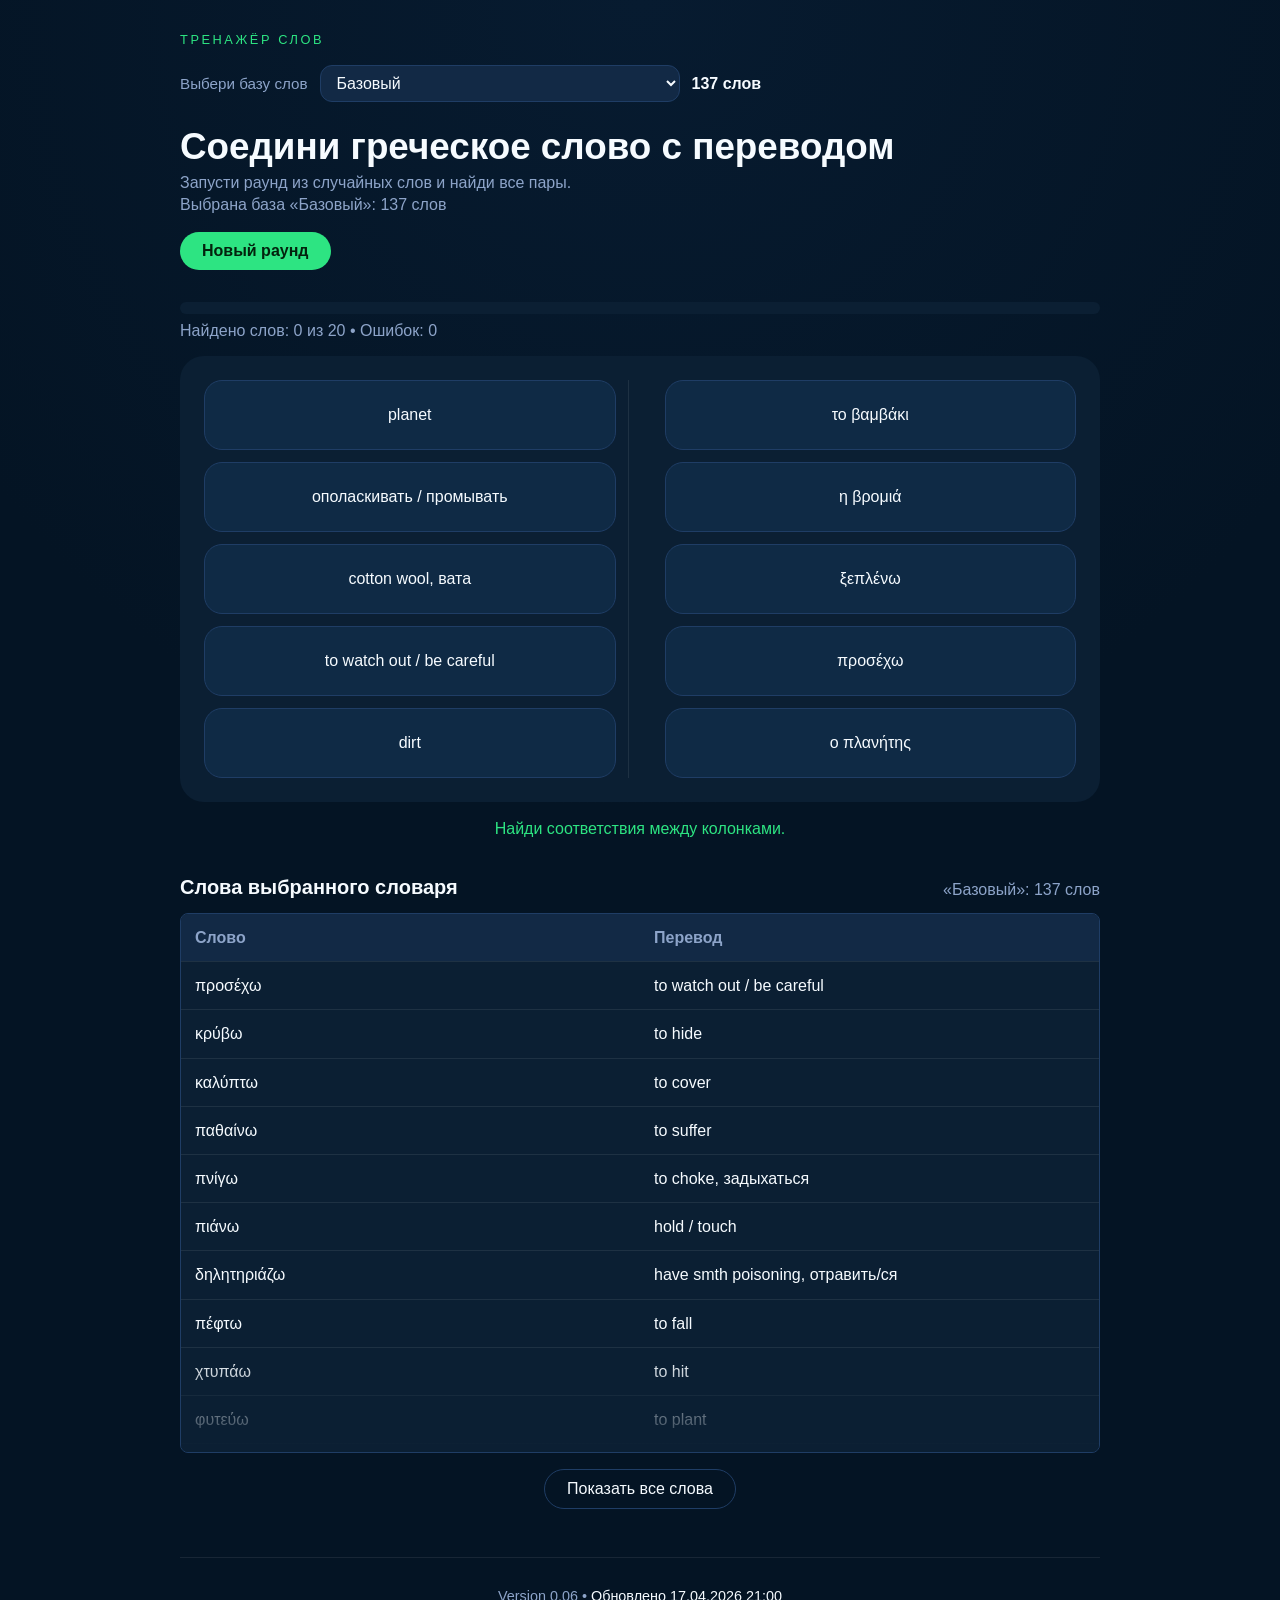
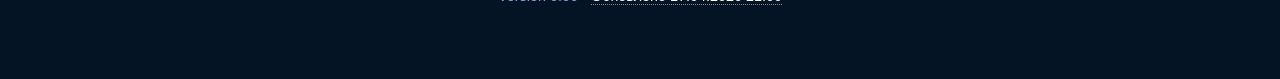
==== index.html @ 7e435ff0 "Refactor app structure and split JS/CSS modules" ====
<!DOCTYPE html>
<html lang="ru">
<head>
  <meta charset="UTF-8" />
  <meta name="viewport" content="width=device-width, initial-scale=1.0" />
  <title>Greek Match Trainer</title>
  <link rel="stylesheet" href="src/styles/main.css" />
  <script type="module" src="src/js/app.js"></script>
</head>
<body>
  <main class="app">
    <header class="hero">
      <p class="tag">Тренажёр слов</p>
      <div class="dictionary-picker">
        <label for="dictionary-select">Выбери базу слов</label>
        <select id="dictionary-select" aria-label="Выбор словаря"></select>
        <span id="word-count" aria-live="polite">0 слов</span>
      </div>
      <div class="hero__content">
        <h1>Соедини греческое слово с переводом</h1>
        <p class="subtitle">Запусти раунд из случайных слов и найди все пары. <span id="selected-base-summary" aria-live="polite">Выбрана база: 0 слов</span></p>
      </div>
      <div class="hero__actions">
        <button id="new-round" class="primary">Новый раунд</button>
      </div>
    </header>

    <section class="progress-panel">
      <div class="progress-bar" aria-hidden="true">
        <div class="progress-fill" id="progress-fill"></div>
      </div>
      <p id="status-text" class="status-text">Загружаю слова…</p>
    </section>

    <section class="board" id="board" aria-live="polite" aria-label="Поле с карточками"></section>

    <p id="message" class="message" aria-live="assertive"></p>

    <section class="word-list-section" aria-labelledby="word-list-title">
      <div class="word-list-section__header">
        <h2 id="word-list-title">Слова выбранного словаря</h2>
        <p id="word-list-summary" aria-live="polite">Список появится после загрузки базы.</p>
      </div>
      <div class="word-list-table-wrap" id="word-list-wrap">
        <table class="word-list-table">
          <thead>
            <tr>
              <th scope="col">Слово</th>
              <th scope="col">Перевод</th>
            </tr>
          </thead>
          <tbody id="word-list-body"></tbody>
        </table>
      </div>
      <button id="word-list-toggle" class="secondary word-list-toggle" type="button" hidden>Показать все слова</button>
    </section>

    <footer class="app-footer">
      <p id="platform-meta" aria-live="polite"></p>
    </footer>
  </main>
</body>
</html>
---- src/styles/main.css ----
@import "./variables.css";
@import "./base.css";
@import "./layout.css";
@import "./components.css";
@import "./responsive.css";
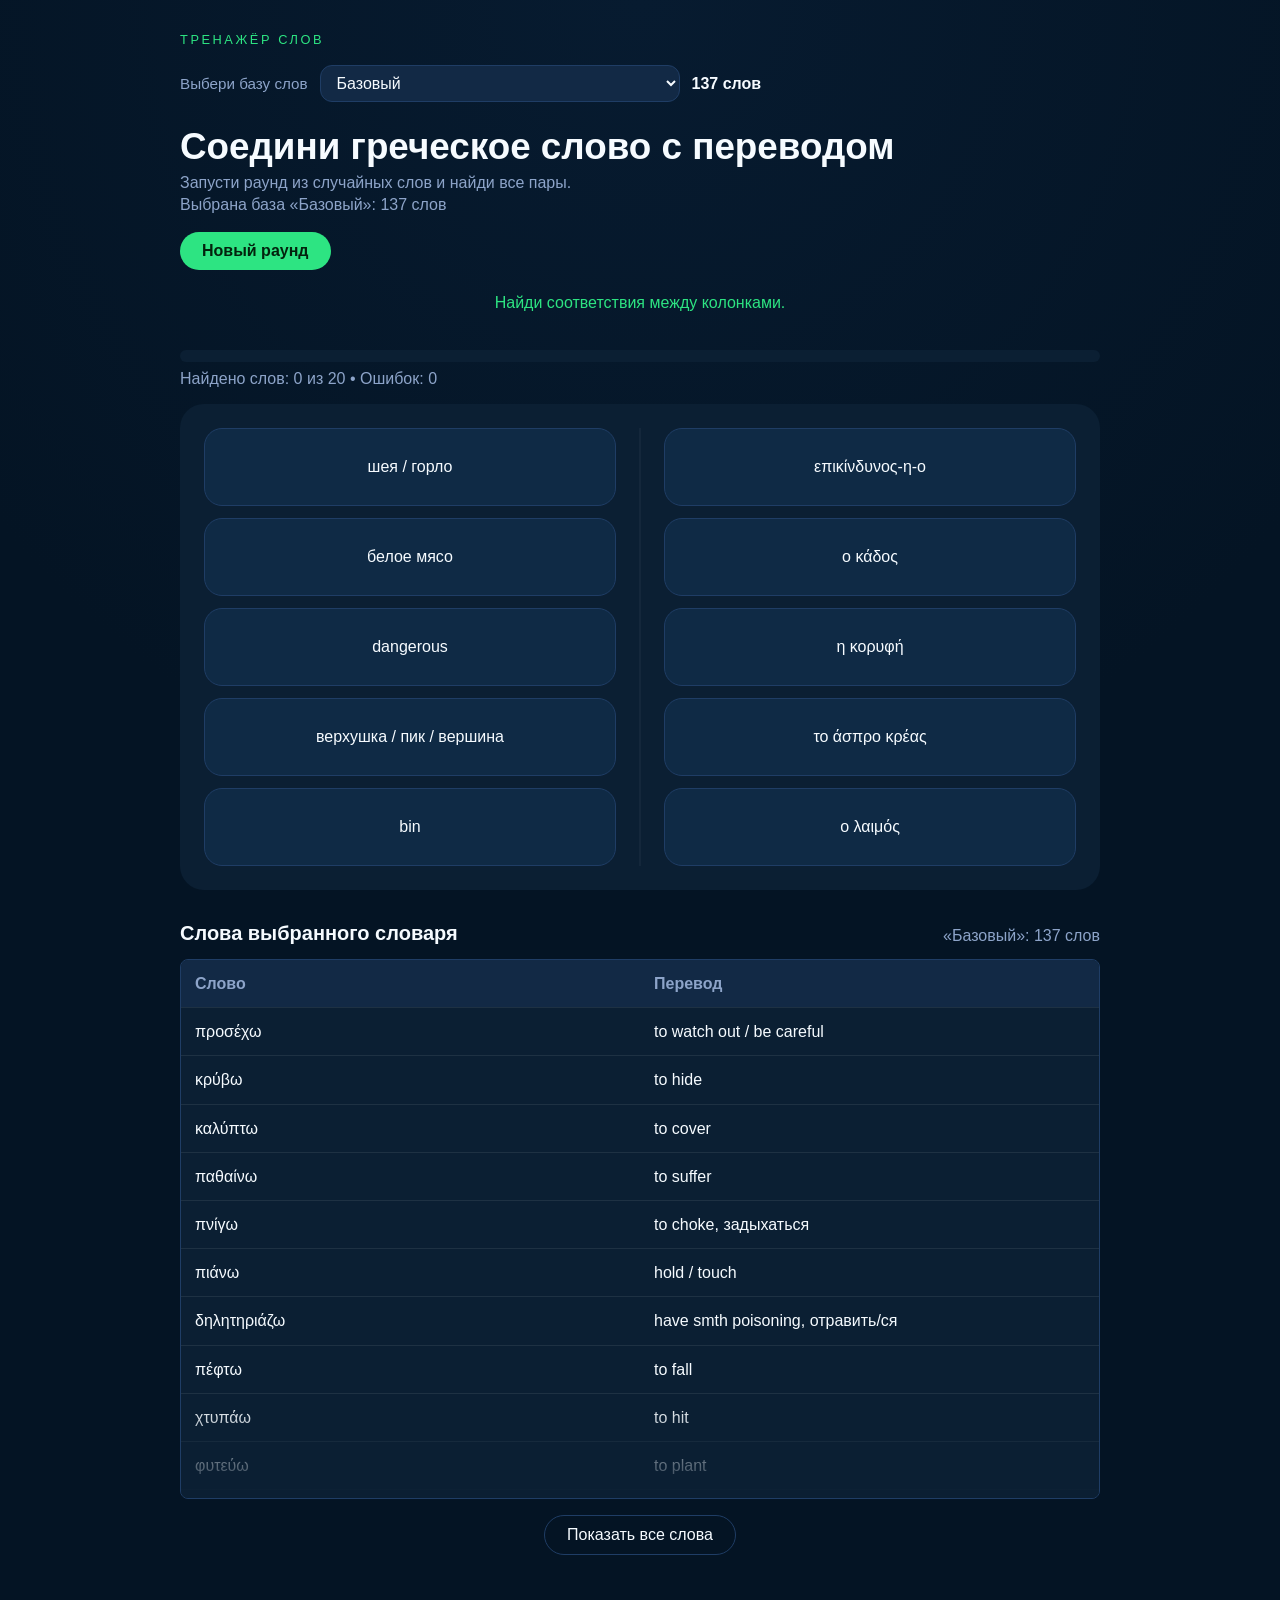
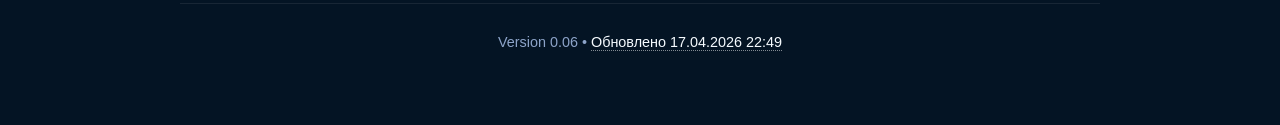
==== commit 275b269e: "Improve responsive layout and card text fitting" ====
--- a/index.html
+++ b/index.html
@@ -25,6 +25,8 @@
       </div>
     </header>
 
+    <p id="message" class="message" aria-live="assertive"></p>
+
     <section class="progress-panel">
       <div class="progress-bar" aria-hidden="true">
         <div class="progress-fill" id="progress-fill"></div>
@@ -33,8 +35,6 @@
     </section>
 
     <section class="board" id="board" aria-live="polite" aria-label="Поле с карточками"></section>
-
-    <p id="message" class="message" aria-live="assertive"></p>
 
     <section class="word-list-section" aria-labelledby="word-list-title">
       <div class="word-list-section__header">
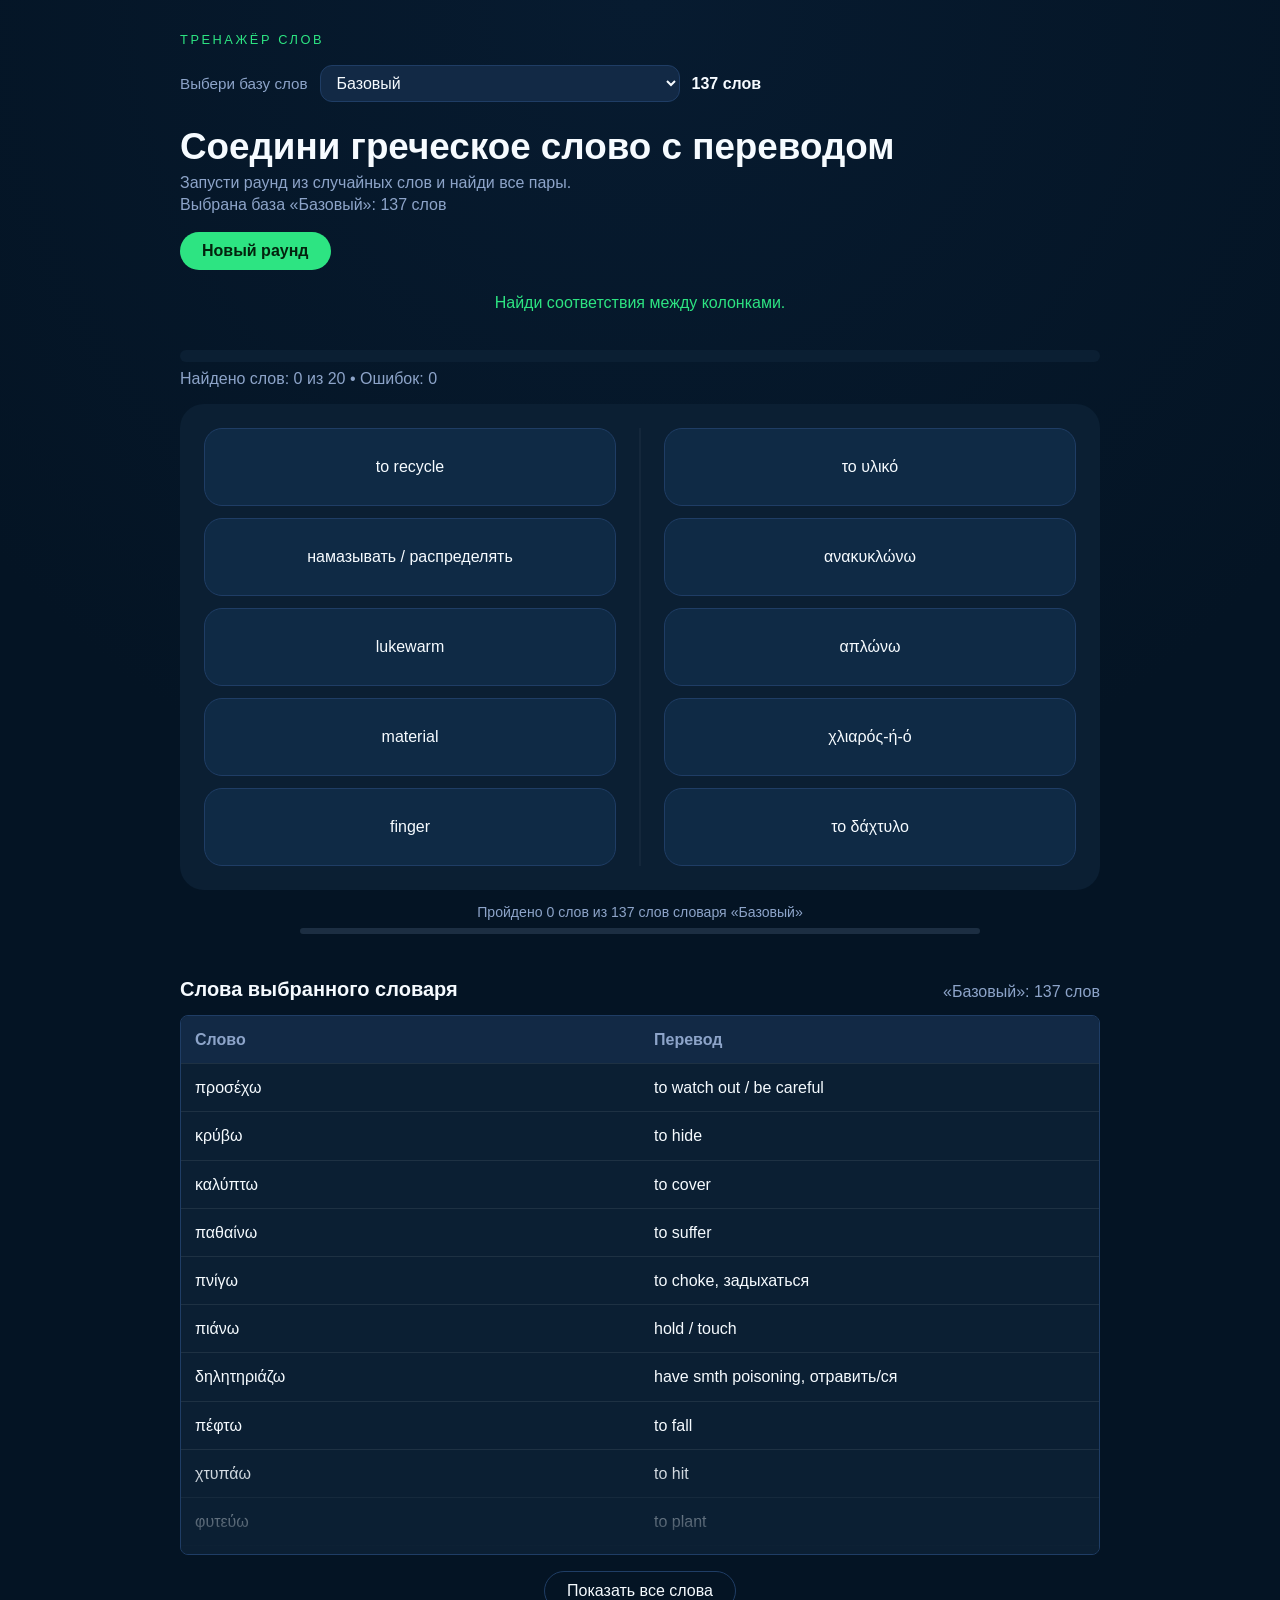
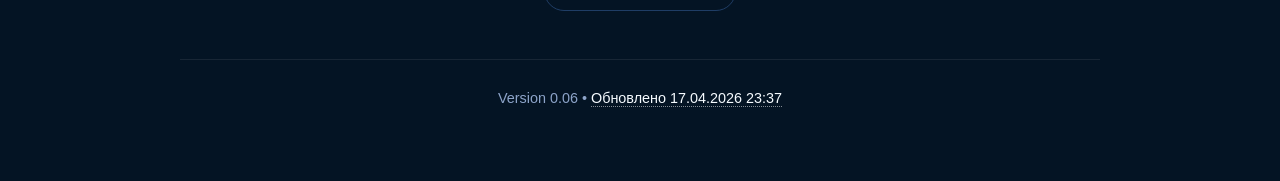
==== commit f6698282: "Add matched-word session progress" ====
--- a/index.html
+++ b/index.html
@@ -36,6 +36,13 @@
 
     <section class="board" id="board" aria-live="polite" aria-label="Поле с карточками"></section>
 
+    <section class="session-progress" aria-labelledby="session-progress-text">
+      <p id="session-progress-text" class="session-progress__text" aria-live="polite">Пройдено 0 слов из 0 слов словаря «—»</p>
+      <div class="session-progress__bar" aria-hidden="true">
+        <div class="session-progress__fill" id="session-progress-fill"></div>
+      </div>
+    </section>
+
     <section class="word-list-section" aria-labelledby="word-list-title">
       <div class="word-list-section__header">
         <h2 id="word-list-title">Слова выбранного словаря</h2>
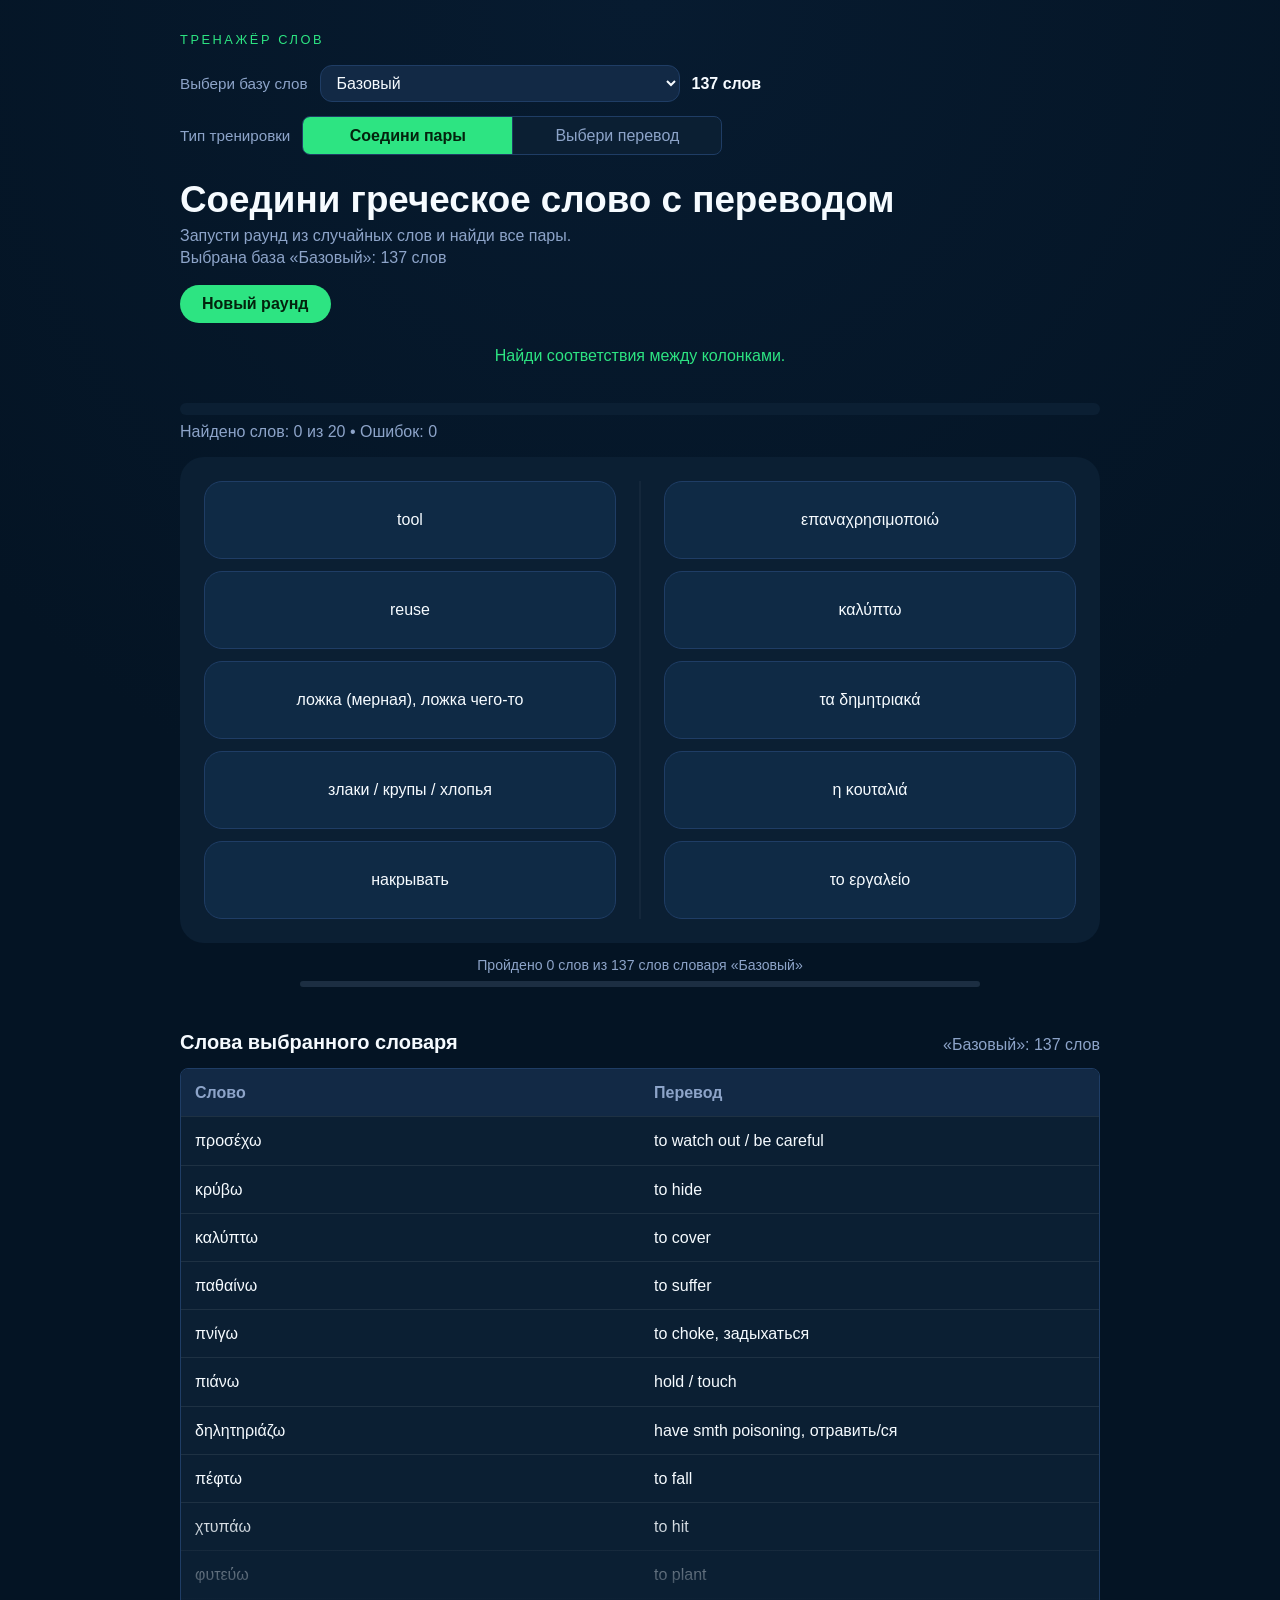
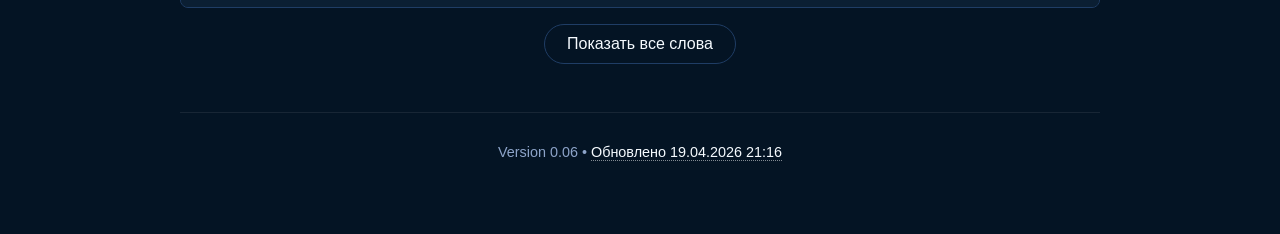
==== commit 9284cb97: "feat: add pick translation training mode" ====
--- a/index.html
+++ b/index.html
@@ -16,9 +16,16 @@
         <select id="dictionary-select" aria-label="Выбор словаря"></select>
         <span id="word-count" aria-live="polite">0 слов</span>
       </div>
+      <div class="training-mode" aria-label="Тип тренировки">
+        <span class="training-mode__label">Тип тренировки</span>
+        <div class="training-mode__buttons">
+          <button class="training-mode__button active" type="button" data-training-mode="match-pairs" aria-pressed="true">Соедини пары</button>
+          <button class="training-mode__button" type="button" data-training-mode="pick-translation" aria-pressed="false">Выбери перевод</button>
+        </div>
+      </div>
       <div class="hero__content">
-        <h1>Соедини греческое слово с переводом</h1>
-        <p class="subtitle">Запусти раунд из случайных слов и найди все пары. <span id="selected-base-summary" aria-live="polite">Выбрана база: 0 слов</span></p>
+        <h1 id="training-title">Соедини греческое слово с переводом</h1>
+        <p class="subtitle"><span id="training-description">Запусти раунд из случайных слов и найди все пары.</span> <span id="selected-base-summary" aria-live="polite">Выбрана база: 0 слов</span></p>
       </div>
       <div class="hero__actions">
         <button id="new-round" class="primary">Новый раунд</button>
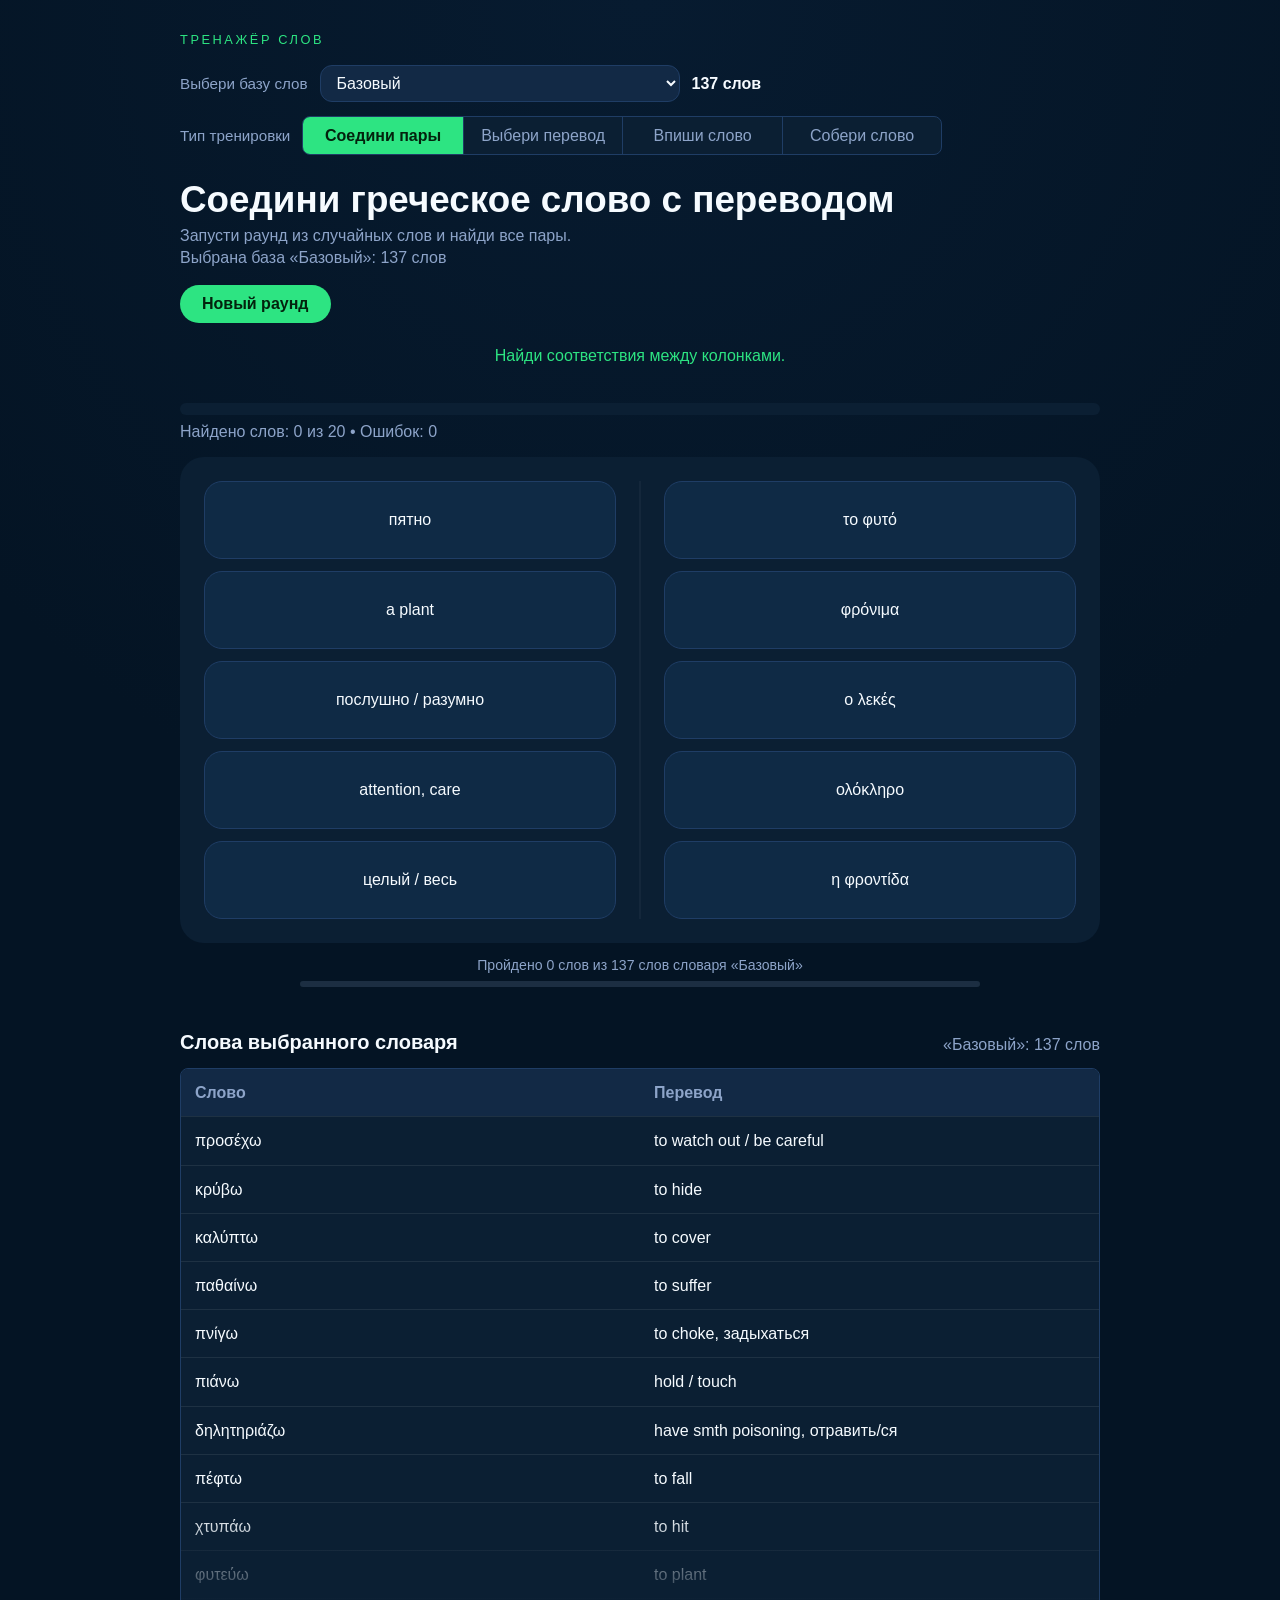
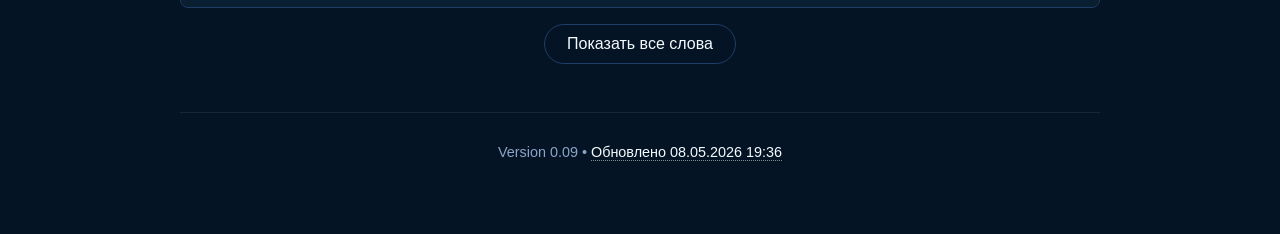
==== commit 59ef68a1: "feat: added active Greek recall trainers" ====
--- a/index.html
+++ b/index.html
@@ -21,6 +21,8 @@
         <div class="training-mode__buttons">
           <button class="training-mode__button active" type="button" data-training-mode="match-pairs" aria-pressed="true">Соедини пары</button>
           <button class="training-mode__button" type="button" data-training-mode="pick-translation" aria-pressed="false">Выбери перевод</button>
+          <button class="training-mode__button" type="button" data-training-mode="write-greek" aria-pressed="false">Впиши слово</button>
+          <button class="training-mode__button" type="button" data-training-mode="build-greek" aria-pressed="false">Собери слово</button>
         </div>
       </div>
       <div class="hero__content">
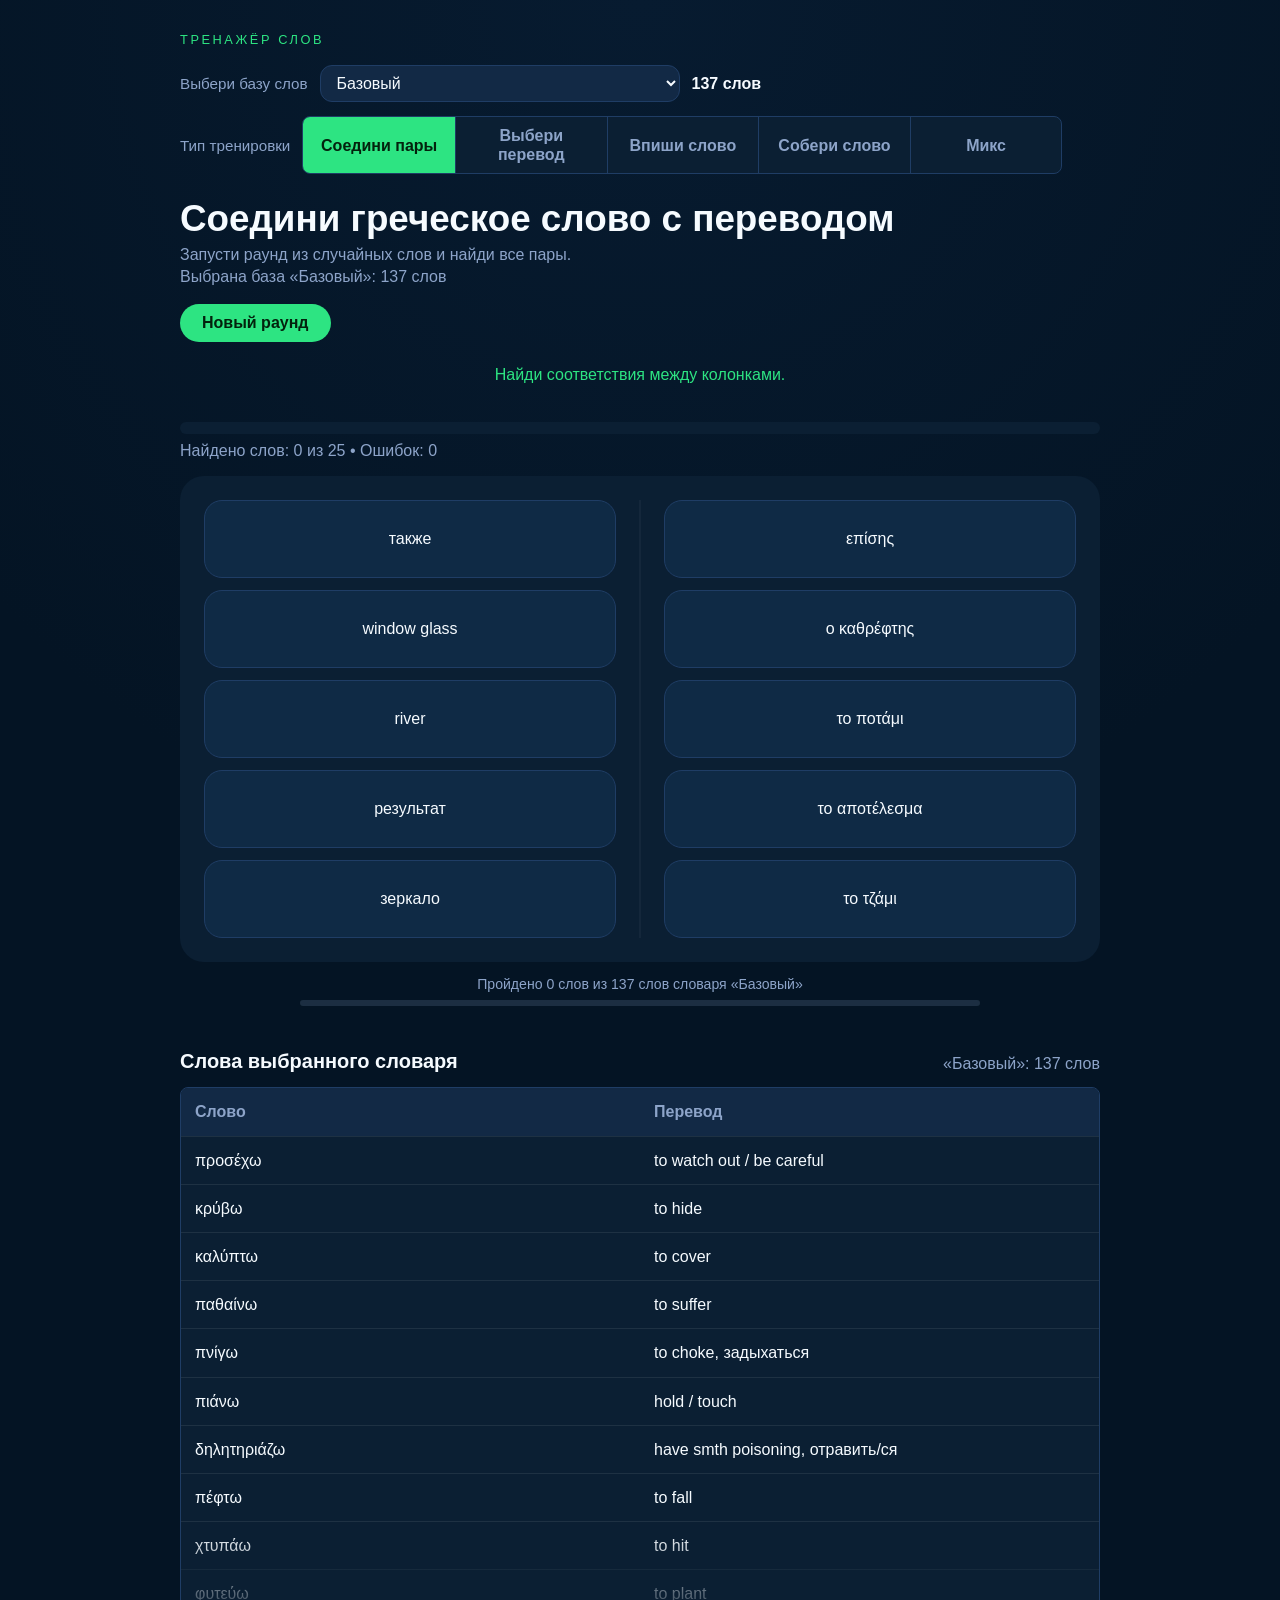
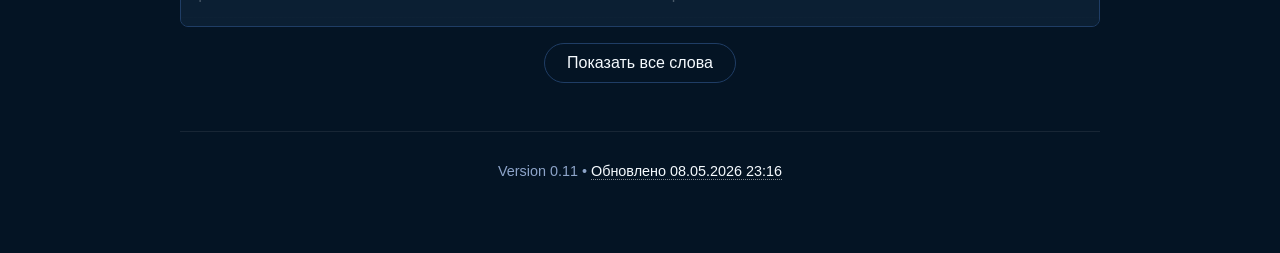
==== commit 0967ef01: "feat: added mixed training mode" ====
--- a/index.html
+++ b/index.html
@@ -23,6 +23,7 @@
           <button class="training-mode__button" type="button" data-training-mode="pick-translation" aria-pressed="false">Выбери перевод</button>
           <button class="training-mode__button" type="button" data-training-mode="write-greek" aria-pressed="false">Впиши слово</button>
           <button class="training-mode__button" type="button" data-training-mode="build-greek" aria-pressed="false">Собери слово</button>
+          <button class="training-mode__button" type="button" data-training-mode="mix" aria-pressed="false">Микс</button>
         </div>
       </div>
       <div class="hero__content">
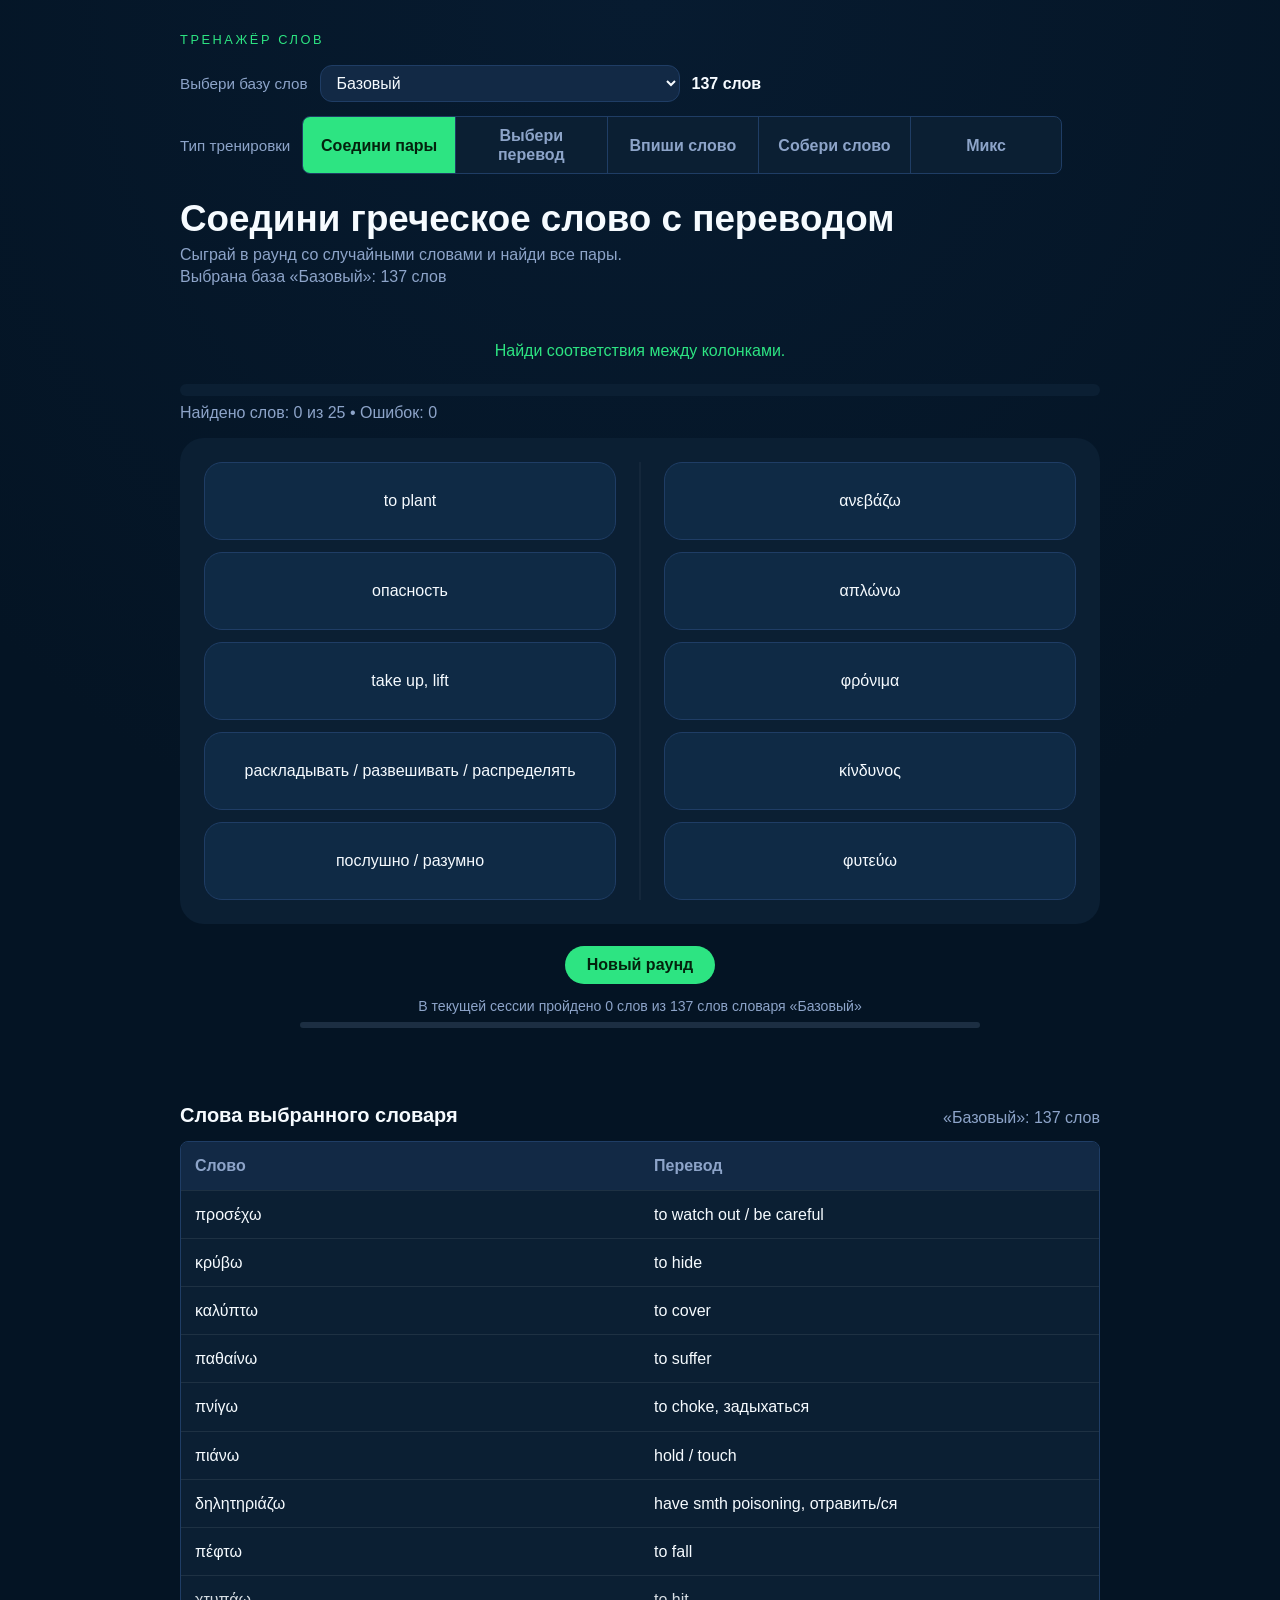
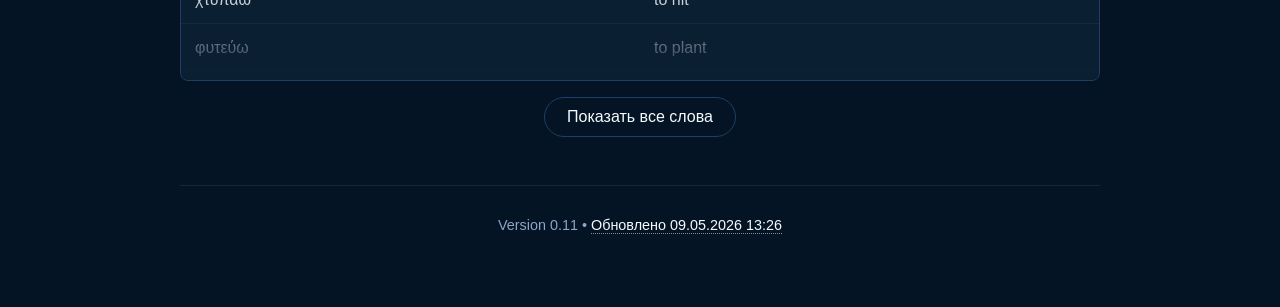
==== commit 49ef71b6: "fix: improve mobile training layout and mix progress" ====
--- a/index.html
+++ b/index.html
@@ -28,10 +28,7 @@
       </div>
       <div class="hero__content">
         <h1 id="training-title">Соедини греческое слово с переводом</h1>
-        <p class="subtitle"><span id="training-description">Запусти раунд из случайных слов и найди все пары.</span> <span id="selected-base-summary" aria-live="polite">Выбрана база: 0 слов</span></p>
-      </div>
-      <div class="hero__actions">
-        <button id="new-round" class="primary">Новый раунд</button>
+        <p class="subtitle"><span id="training-description">Сыграй в раунд со случайными словами и найди все пары.</span> <span id="selected-base-summary" aria-live="polite">Выбрана база: 0 слов</span></p>
       </div>
     </header>
 
@@ -47,7 +44,8 @@
     <section class="board" id="board" aria-live="polite" aria-label="Поле с карточками"></section>
 
     <section class="session-progress" aria-labelledby="session-progress-text">
-      <p id="session-progress-text" class="session-progress__text" aria-live="polite">Пройдено 0 слов из 0 слов словаря «—»</p>
+      <button id="new-round" class="primary session-progress__action">Новый раунд</button>
+      <p id="session-progress-text" class="session-progress__text" aria-live="polite">В текущей сессии пройдено 0 слов из 0 слов словаря «—»</p>
       <div class="session-progress__bar" aria-hidden="true">
         <div class="session-progress__fill" id="session-progress-fill"></div>
       </div>
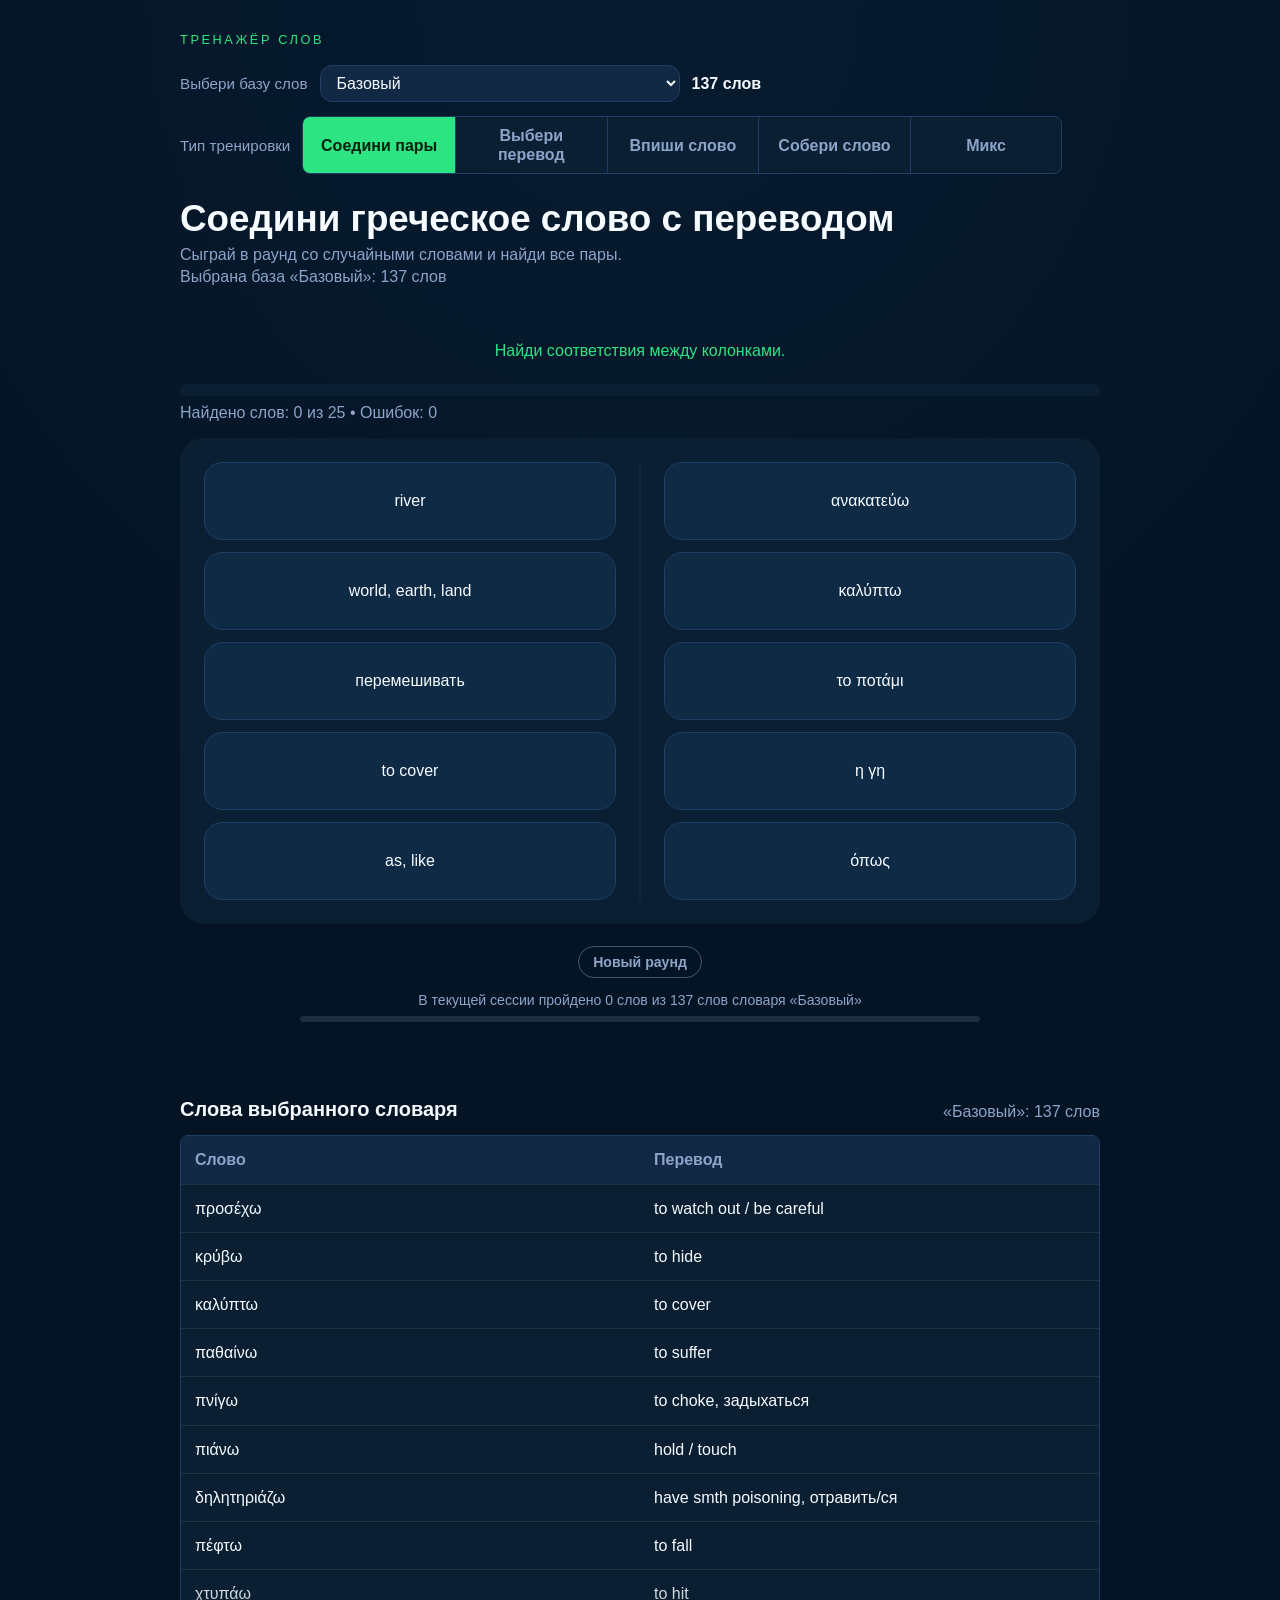
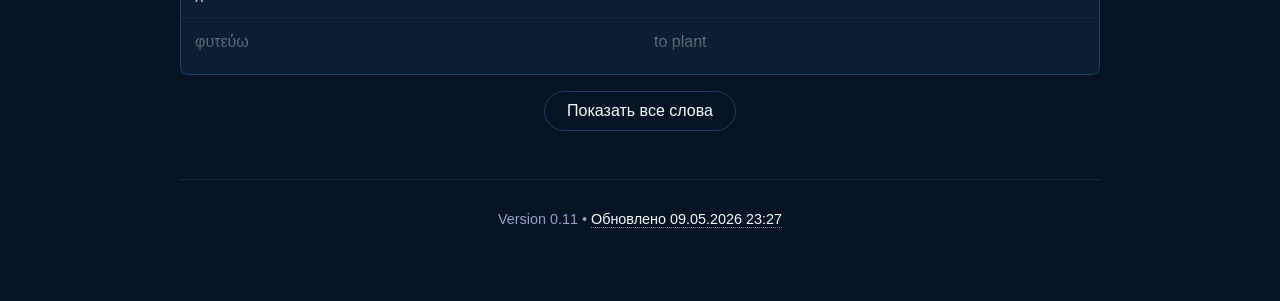
==== commit 5f1ba04a: "feat: added health topic dictionaries and improved trainers" ====
--- a/index.html
+++ b/index.html
@@ -44,7 +44,7 @@
     <section class="board" id="board" aria-live="polite" aria-label="Поле с карточками"></section>
 
     <section class="session-progress" aria-labelledby="session-progress-text">
-      <button id="new-round" class="primary session-progress__action">Новый раунд</button>
+      <button id="new-round" class="session-progress__action">Новый раунд</button>
       <p id="session-progress-text" class="session-progress__text" aria-live="polite">В текущей сессии пройдено 0 слов из 0 слов словаря «—»</p>
       <div class="session-progress__bar" aria-hidden="true">
         <div class="session-progress__fill" id="session-progress-fill"></div>
